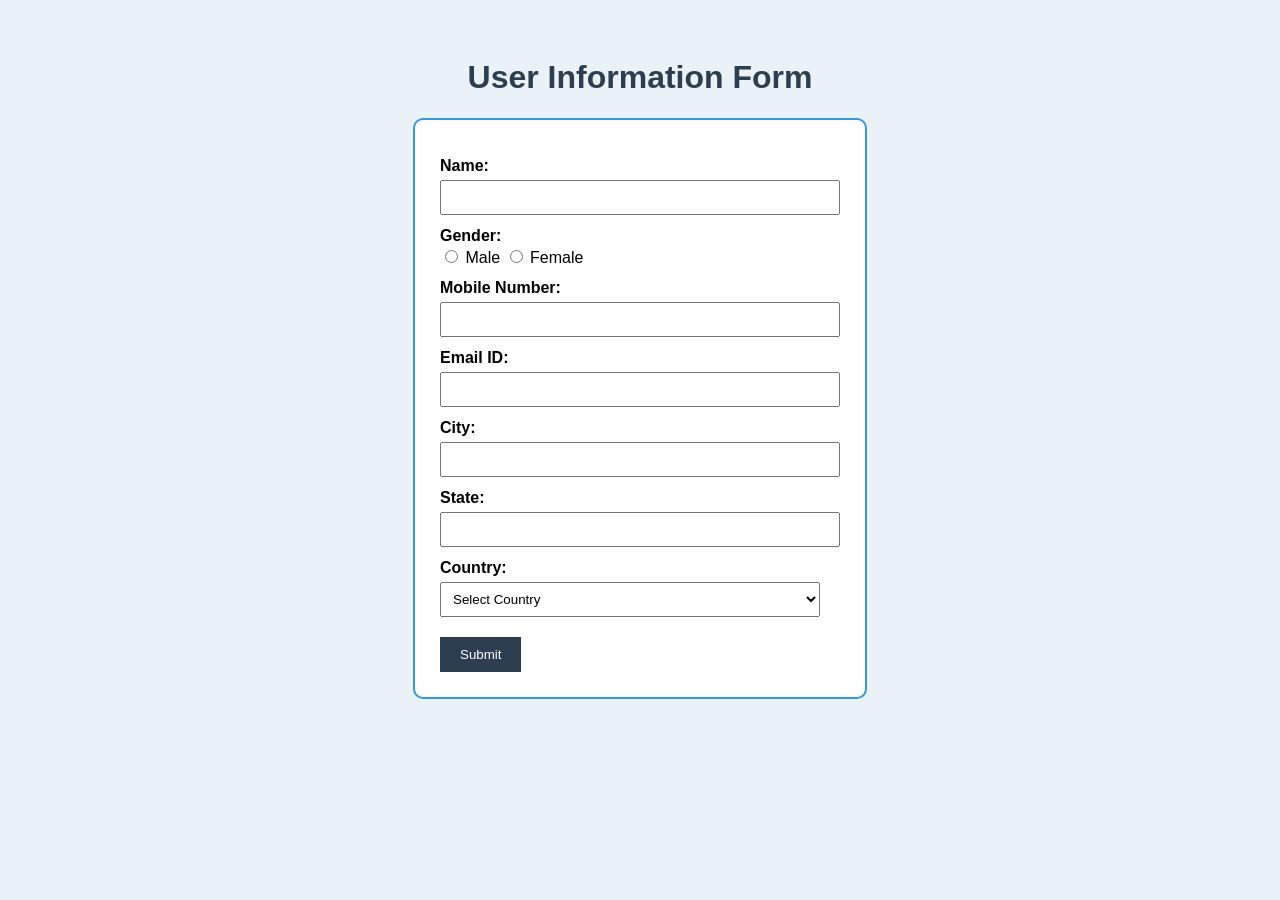
==== index.html @ f944b383 "Lab 8 completed" ====
<!DOCTYPE html>
<html>
<head>
    <title>User Information Form</title>
    <link rel="stylesheet" href="style.css">
</head>

<body>

    <h1>User Information Form</h1>

    <form id="userForm">

        <label>Name:</label>
        <input type="text" id="name" required>

        <label>Gender:</label>
        <input type="radio" name="gender" value="Male"> Male
        <input type="radio" name="gender" value="Female"> Female

        <label>Mobile Number:</label>
        <input type="tel" id="mobile" required>

        <label>Email ID:</label>
        <input type="email" id="email" required>

        <label>City:</label>
        <input type="text" id="city" required>

        <label>State:</label>
        <input type="text" id="state" required>

        <label>Country:</label>
        <select id="country" required>
            <option value="">Select Country</option>
            <option>India</option>
            <option>USA</option>
            <option>Japan</option>
            <option>Australia</option>
            <option>France</option>
        </select>

        <button type="submit">Submit</button>

    </form>

    <script>
        document.getElementById("userForm").onsubmit = function(e) {
            e.preventDefault();

            let user = {
                name: document.getElementById("name").value,
                gender: document.querySelector('input[name="gender"]:checked')?.value || "",
                mobile: document.getElementById("mobile").value,
                email: document.getElementById("email").value,
                city: document.getElementById("city").value,
                state: document.getElementById("state").value,
                country: document.getElementById("country").value
            };

            localStorage.setItem("userData", JSON.stringify(user));
            window.location.href = "display.html";
        };
    </script>

</body>
</html>
---- style.css ----
body {
    font-family: Arial, sans-serif;
    background-color: #eaf2f8;
    padding: 30px;
}

h1 {
    text-align: center;
    color: #2c3e50;
}

form {
    width: 400px;
    margin: auto;
    padding: 25px;
    background-color: white;
    border: 2px solid #3498db;
    border-radius: 10px;
}

label {
    display: block;
    margin-top: 12px;
    font-weight: bold;
}

input, select {
    padding: 8px;
    margin-top: 5px;
    width: 95%;
}

input[type="radio"] {
    width: auto;
}

button {
    margin-top: 20px;
    padding: 10px 20px;
    background-color: #2c3e50;
    color: white;
    border: none;
    cursor: pointer;
}
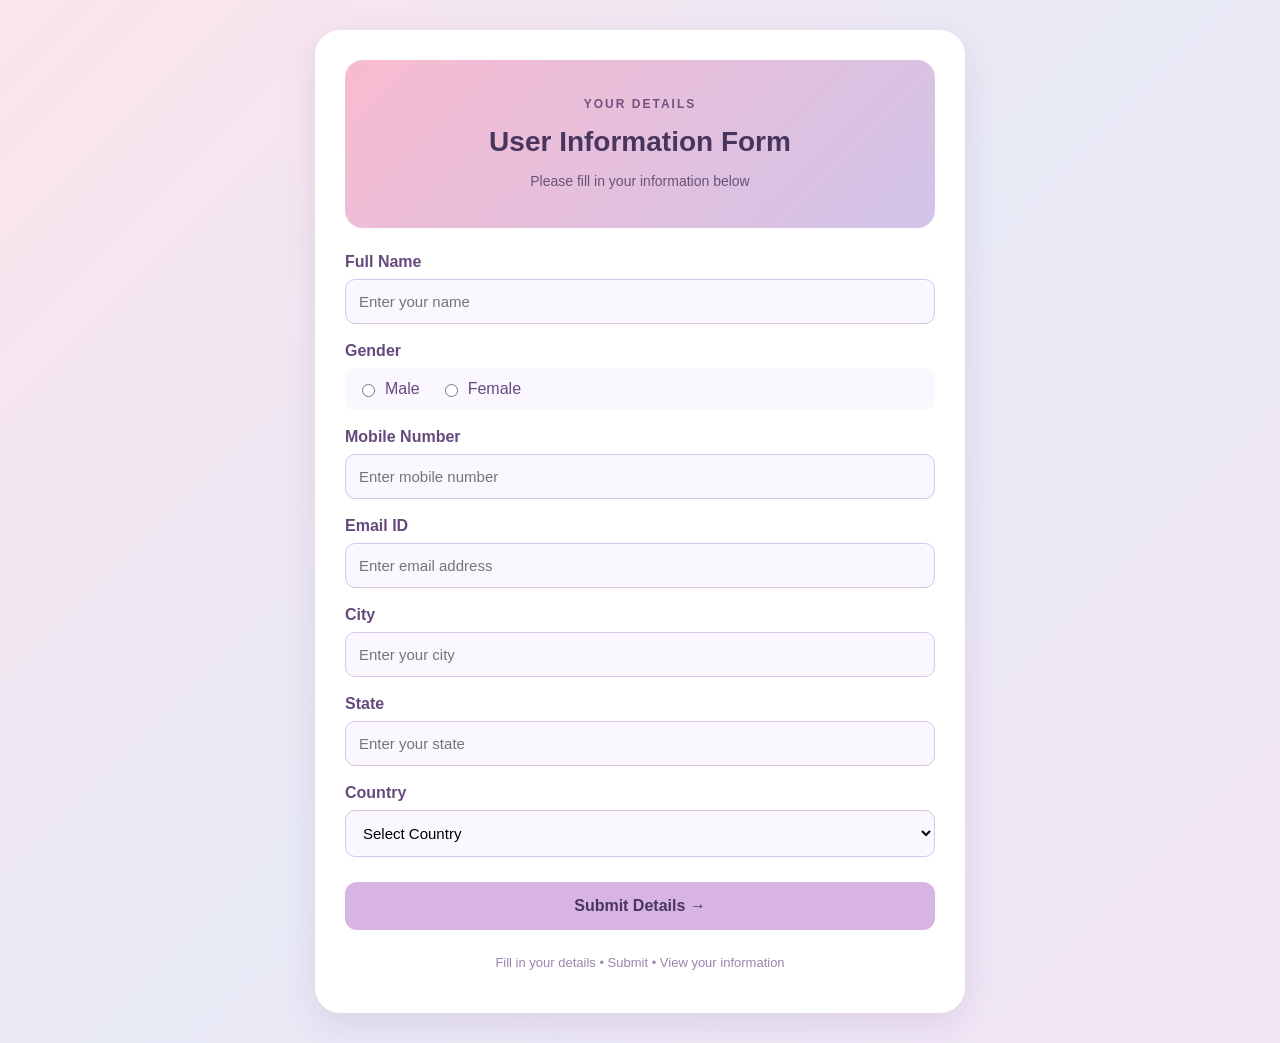
==== commit 40b4e3e3: "Improve Lab 8 form UI" ====
--- a/index.html
+++ b/index.html
@@ -1,49 +1,73 @@
 
 <!DOCTYPE html>
-<html>
+<html lang="en">
 <head>
+    <meta charset="UTF-8">
+    <meta name="viewport" content="width=device-width, initial-scale=1.0">
     <title>User Information Form</title>
+
     <link rel="stylesheet" href="style.css">
 </head>
 
 <body>
 
-    <h1>User Information Form</h1>
+    <div class="container">
 
-    <form id="userForm">
+        <header>
+            <p class="tagline">YOUR DETAILS</p>
+            <h1>User Information Form</h1>
+            <p class="subtitle">Please fill in your information below</p>
+        </header>
 
-        <label>Name:</label>
-        <input type="text" id="name" required>
+        <form id="userForm">
 
-        <label>Gender:</label>
-        <input type="radio" name="gender" value="Male"> Male
-        <input type="radio" name="gender" value="Female"> Female
+            <label for="name">Full Name</label>
+            <input type="text" id="name" placeholder="Enter your name" required>
 
-        <label>Mobile Number:</label>
-        <input type="tel" id="mobile" required>
+            <label>Gender</label>
+            <div class="gender">
+                <label class="radio-label">
+                    <input type="radio" name="gender" value="Male" required>
+                    Male
+                </label>
 
-        <label>Email ID:</label>
-        <input type="email" id="email" required>
+                <label class="radio-label">
+                    <input type="radio" name="gender" value="Female">
+                    Female
+                </label>
+            </div>
 
-        <label>City:</label>
-        <input type="text" id="city" required>
+            <label for="mobile">Mobile Number</label>
+            <input type="tel" id="mobile" placeholder="Enter mobile number" required>
 
-        <label>State:</label>
-        <input type="text" id="state" required>
+            <label for="email">Email ID</label>
+            <input type="email" id="email" placeholder="Enter email address" required>
 
-        <label>Country:</label>
-        <select id="country" required>
-            <option value="">Select Country</option>
-            <option>India</option>
-            <option>USA</option>
-            <option>Japan</option>
-            <option>Australia</option>
-            <option>France</option>
-        </select>
+            <label for="city">City</label>
+            <input type="text" id="city" placeholder="Enter your city" required>
 
-        <button type="submit">Submit</button>
+            <label for="state">State</label>
+            <input type="text" id="state" placeholder="Enter your state" required>
 
-    </form>
+            <label for="country">Country</label>
+            <select id="country" required>
+                <option value="">Select Country</option>
+                <option>India</option>
+                <option>USA</option>
+                <option>Japan</option>
+                <option>Australia</option>
+                <option>France</option>
+            </select>
+
+            <button type="submit">Submit Details →</button>
+
+        </form>
+
+        <footer>
+            <p>Fill in your details • Submit • View your information</p>
+        </footer>
+
+    </div>
 
     <script>
         document.getElementById("userForm").onsubmit = function(e) {
@@ -51,7 +75,7 @@
 
             let user = {
                 name: document.getElementById("name").value,
-                gender: document.querySelector('input[name="gender"]:checked')?.value || "",
+                gender: document.querySelector('input[name="gender"]:checked').value,
                 mobile: document.getElementById("mobile").value,
                 email: document.getElementById("email").value,
                 city: document.getElementById("city").value,
@@ -60,6 +84,7 @@
             };
 
             localStorage.setItem("userData", JSON.stringify(user));
+
             window.location.href = "display.html";
         };
     </script>
--- a/style.css
+++ b/style.css
@@ -1,45 +1,127 @@
+
+* {
+    box-sizing: border-box;
+}
 
 body {
+    margin: 0;
+    padding: 30px 15px;
     font-family: Arial, sans-serif;
-    background-color: #eaf2f8;
+    background: linear-gradient(135deg, #fce4ec, #e8eaf6, #f3e5f5);
+    min-height: 100vh;
+}
+
+.container {
+    max-width: 650px;
+    margin: auto;
     padding: 30px;
+    background: white;
+    border-radius: 25px;
+    box-shadow: 0 12px 35px rgba(120, 90, 150, 0.15);
+}
+
+header {
+    text-align: center;
+    padding: 25px;
+    background: linear-gradient(135deg, #f8bbd0, #d1c4e9);
+    border-radius: 18px;
+}
+
+.tagline {
+    color: #72527e;
+    font-size: 12px;
+    font-weight: bold;
+    letter-spacing: 2px;
 }
 
 h1 {
-    text-align: center;
-    color: #2c3e50;
+    color: #49365f;
+    font-size: 28px;
+    margin: 15px 0;
+}
+
+.subtitle {
+    color: #665477;
+    font-size: 14px;
 }
 
 form {
-    width: 400px;
-    margin: auto;
-    padding: 25px;
-    background-color: white;
-    border: 2px solid #3498db;
+    margin-top: 25px;
+}
+
+form > label {
+    display: block;
+    margin-top: 18px;
+    margin-bottom: 8px;
+    color: #654a7d;
+    font-weight: bold;
+}
+
+input[type="text"],
+input[type="tel"],
+input[type="email"],
+select {
+    width: 100%;
+    padding: 13px;
+    border: 1px solid #d8c5e8;
+    border-radius: 10px;
+    background: #faf7ff;
+    font-size: 15px;
+    outline: none;
+}
+
+input:focus,
+select:focus {
+    border-color: #b39ddb;
+}
+
+.gender {
+    display: flex;
+    gap: 20px;
+    padding: 12px;
+    background: #faf7ff;
     border-radius: 10px;
 }
 
-label {
-    display: block;
-    margin-top: 12px;
-    font-weight: bold;
-}
-
-input, select {
-    padding: 8px;
-    margin-top: 5px;
-    width: 95%;
-}
-
-input[type="radio"] {
-    width: auto;
+.radio-label {
+    color: #654a7d;
+    display: flex;
+    align-items: center;
+    gap: 7px;
 }
 
 button {
-    margin-top: 20px;
-    padding: 10px 20px;
-    background-color: #2c3e50;
-    color: white;
+    width: 100%;
+    margin-top: 25px;
+    padding: 15px;
     border: none;
+    border-radius: 12px;
+    background: #d8b4e2;
+    color: #49365f;
+    font-size: 16px;
+    font-weight: bold;
     cursor: pointer;
+    transition: 0.3s;
 }
+
+button:hover {
+    background: #c39bd3;
+    transform: translateY(-3px);
+}
+
+footer {
+    text-align: center;
+    margin-top: 25px;
+    color: #9b85ad;
+    font-size: 13px;
+}
+
+@media (max-width: 500px) {
+    .container {
+        padding: 18px;
+    }
+
+    h1 {
+        font-size: 23px;
+    }
+}
